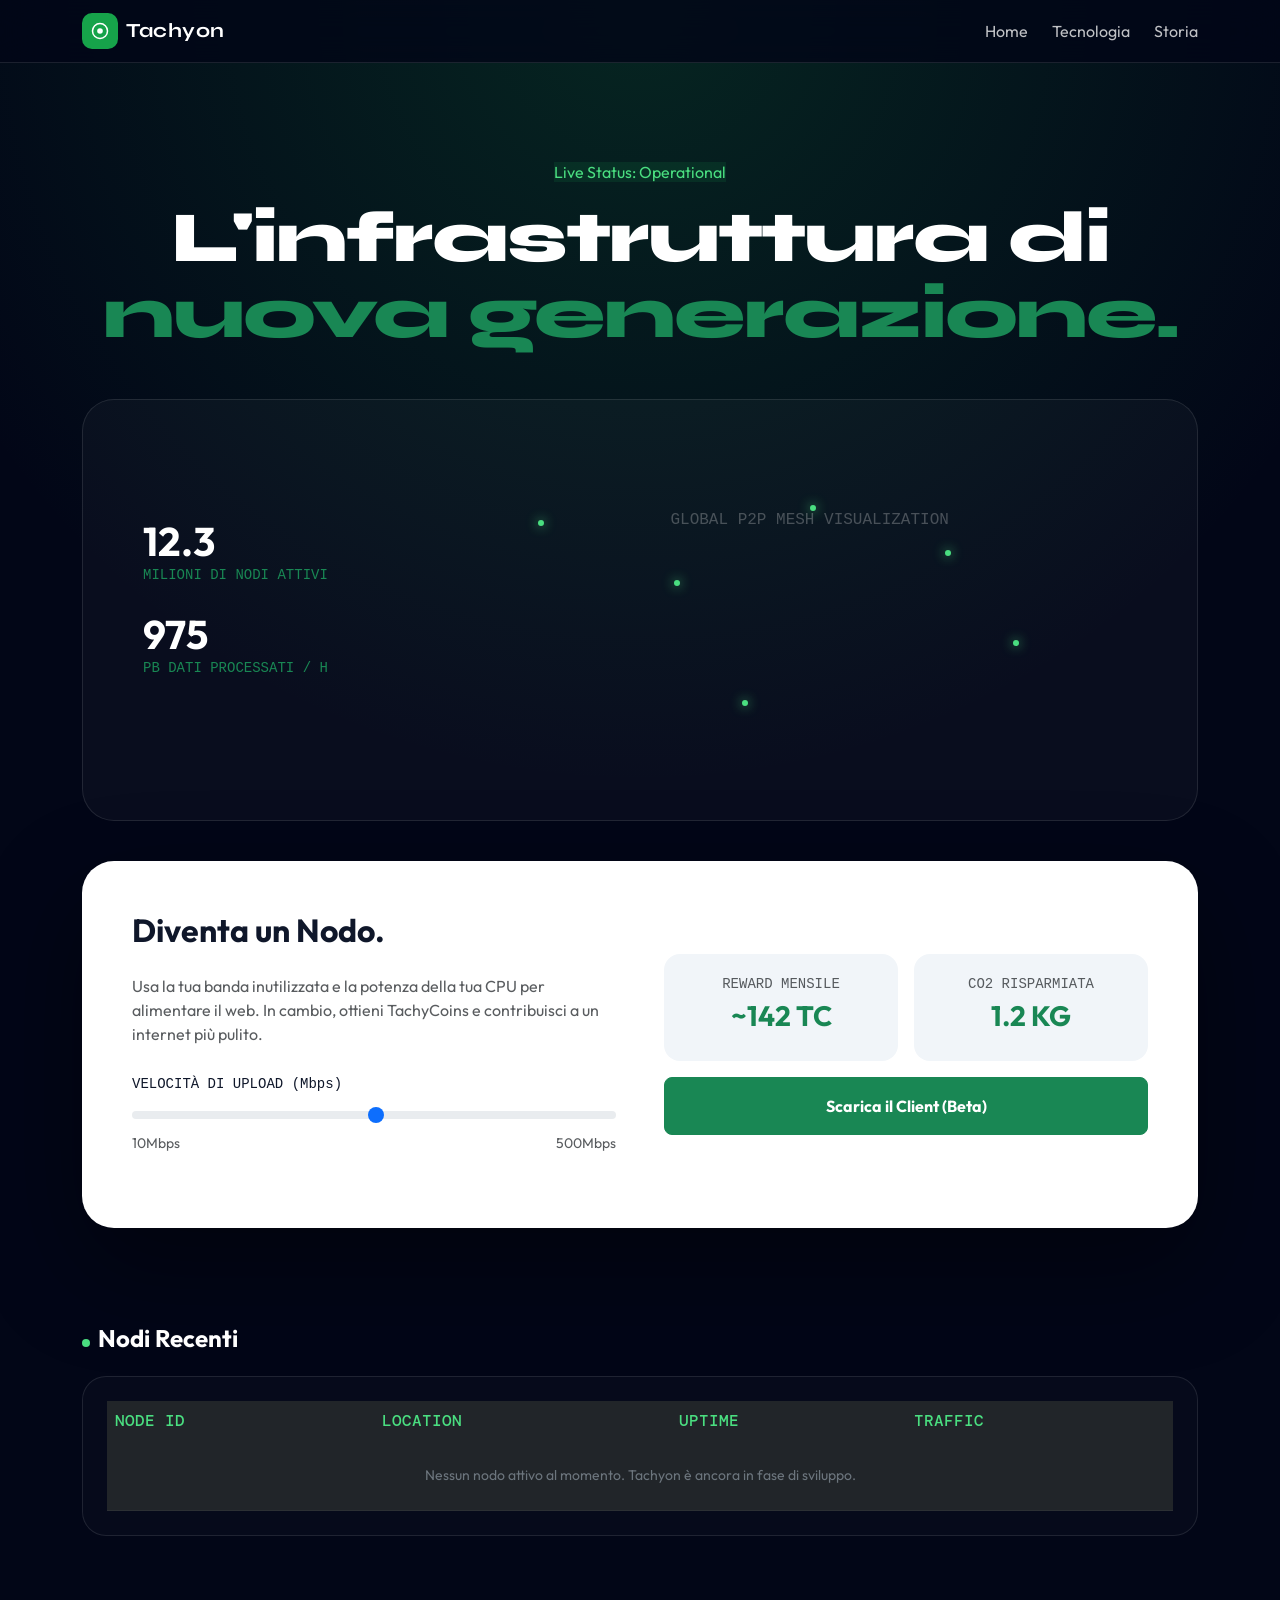
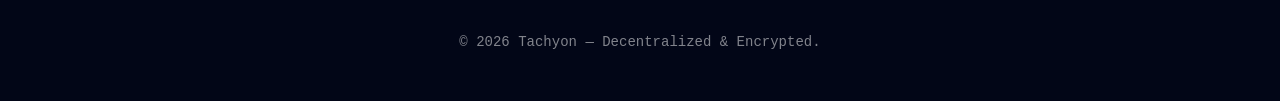
==== carusobackend/network.html @ 333eaa1d "finished the first version of the website" ====
<!DOCTYPE html>
<html lang="it">
<head>
  <meta charset="UTF-8">
  <meta name="viewport" content="width=device-width, initial-scale=1.0">
  <title>Network Status — Tachyon</title>

  <link href="https://cdn.jsdelivr.net/npm/bootstrap@5.3.3/dist/css/bootstrap.min.css" rel="stylesheet">
  <link href="https://fonts.googleapis.com/css2?family=Syne:wght@400;700;800&family=Outfit:wght@300;400;600&family=DM+Mono:wght@400;500&display=swap" rel="stylesheet">
  
  <link rel="stylesheet" href="css/style.css">

  <style>
    body { background-color: #020617; color: white; }
    
    .nav-internal {
      background: rgba(2, 6, 23, 0.8) !important;
      backdrop-filter: blur(20px);
      border-bottom: 1px solid rgba(255,255,255,0.1);
    }

    /* Hero Network */
    .network-hero {
      padding: 160px 0 100px;
      background: radial-gradient(circle at 50% 0%, #16a34a33 0%, transparent 70%);
    }

    /* Mappa e Nodi */
    .map-box {
      position: relative;
      background: rgba(255,255,255,0.03);
      border: 1px solid rgba(255,255,255,0.1);
      border-radius: 32px;
      padding: 60px;
      margin-top: 50px;
      overflow: hidden;
    }

    .node-dot {
      position: absolute;
      width: 6px; height: 6px;
      background: var(--green-400);
      border-radius: 50%;
      box-shadow: 0 0 12px var(--green-400);
    }

    /* Calcolatore */
    .calc-container {
      background: white;
      color: var(--slate-900);
      border-radius: 32px;
      padding: 50px;
      margin-top: -60px;
      box-shadow: 0 40px 100px rgba(0,0,0,0.4);
    }

    .stat-pill {
      background: #f1f5f9;
      padding: 20px;
      border-radius: 16px;
      text-align: center;
    }

    /* Tabella Live */
    .live-table {
      background: rgba(255,255,255,0.02);
      border-radius: 24px;
      border: 1px solid rgba(255,255,255,0.1);
      overflow: hidden;
    }
    .live-table th { color: var(--green-400); font-family: var(--font-mono); font-weight: 500; border: none; }
    .live-table td { border-color: rgba(255,255,255,0.05); color: #94a3b8; font-size: 14px; }

    .status-indicator {
      display: inline-block;
      width: 8px; height: 8px;
      background: var(--green-400);
      border-radius: 50%;
      margin-right: 8px;
      animation: blink 1.5s infinite;
    }

    @keyframes blink { 0%, 100% { opacity: 1; } 50% { opacity: 0.3; } }
  </style>
</head>
<body>

  <nav class="navbar navbar-expand-lg nav-internal fixed-top">
    <div class="container">
      <a class="navbar-brand d-flex align-items-center gap-2" href="index.html">
        <div class="brand-icon"><svg width="20" height="20" viewBox="0 0 20 20" fill="none"><circle cx="10" cy="10" r="7.5" stroke="white" stroke-width="1.5"/><circle cx="10" cy="10" r="2.8" fill="white"/></svg></div>
        <span class="brand-name text-white">Tachyon</span>
      </a>
      <div class="ms-auto d-flex gap-4">
        <a href="index.html" class="nav-link text-white opacity-75">Home</a>
        <a href="technology.html" class="nav-link text-white opacity-75">Tecnologia</a>
        <a href="story.html" class="nav-link text-white opacity-75">Storia</a>
      </div>
    </div>
  </nav>

  <section class="network-hero">
    <div class="container text-center reveal">
      <span class="step-num" style="background: rgba(34, 197, 94, 0.1); color: var(--green-400);">Live Status: Operational</span>
      <h1 class="hero-title text-white mt-3">L'infrastruttura di <br><span class="text-success">nuova generazione.</span></h1>
      
      <div class="map-box mt-5">
        <div class="row align-items-center">
          <div class="col-lg-4 text-start">
            <div class="mb-4">
              <div class="h1 fw-bold mb-0 counter" data-target="12.4">0</div>
              <div class="small font-monospace text-success">MILIONI DI NODI ATTIVI</div>
            </div>
            <div class="mb-4">
              <div class="h1 fw-bold mb-0 counter" data-target="982">0</div>
              <div class="small font-monospace text-success">PB DATI PROCESSATI / H</div>
            </div>
          </div>
          <div class="col-lg-8" style="height: 300px; position: relative;">
             <div class="node-dot" style="top: 20%; left: 10%;"></div>
             <div class="node-dot" style="top: 40%; left: 30%;"></div>
             <div class="node-dot" style="top: 15%; left: 50%;"></div>
             <div class="node-dot" style="top: 60%; left: 80%;"></div>
             <div class="node-dot" style="top: 80%; left: 40%;"></div>
             <div class="node-dot" style="top: 30%; left: 70%;"></div>
             <p class="font-monospace opacity-25 mt-5">GLOBAL P2P MESH VISUALIZATION</p>
          </div>
        </div>
      </div>
    </div>
  </section>

  <section class="container mb-5">
    <div class="calc-container reveal">
      <div class="row g-5 align-items-center">
        <div class="col-lg-6">
          <h2 class="font-heading fw-bold mb-4">Diventa un Nodo.</h2>
          <p class="text-muted mb-4">Usa la tua banda inutilizzata e la potenza della tua CPU per alimentare il web. In cambio, ottieni TachyCoins e contribuisci a un internet più pulito.</p>
          
          <div class="mb-4">
            <label class="form-label font-monospace small">VELOCITÀ DI UPLOAD (Mbps)</label>
            <input type="range" class="form-range" min="10" max="1000" step="10" id="rangeBand">
            <div class="d-flex justify-content-between small text-muted"><span>10Mbps</span><span id="bandValue">500Mbps</span></div>
          </div>
        </div>
        <div class="col-lg-6">
          <div class="row g-3">
            <div class="col-6">
              <div class="stat-pill">
                <div class="small text-muted font-monospace">REWARD MENSILE</div>
                <div class="h3 fw-bold text-success mt-1">~142 TC</div>
              </div>
            </div>
            <div class="col-6">
              <div class="stat-pill">
                <div class="small text-muted font-monospace">CO2 RISPARMIATA</div>
                <div class="h3 fw-bold text-success mt-1">1.2 KG</div>
              </div>
            </div>
            <div class="col-12">
              <a href="download.html" class="btn btn-success w-100 py-3 fw-bold rounded-3">Scarica il Client (Beta)</a>
            </div>
          </div>
        </div>
      </div>
    </div>
  </section>

  <section class="py-5">
    <div class="container reveal">
      <h4 class="font-heading fw-bold mb-4"><span class="status-indicator"></span>Nodi Recenti</h4>
      <div class="live-table p-4">
        <table class="table table-dark mb-0">
          <thead>
            <tr>
              <th>NODE ID</th>
              <th>LOCATION</th>
              <th>UPTIME</th>
              <th>TRAFFIC</th>
            </tr>
          </thead>
          <tbody>
            <tr>
              <td colspan="4" class="text-center text-secondary py-4">
                Nessun nodo attivo al momento. Tachyon è ancora in fase di sviluppo.
              </td>
            </tr>
          </tbody>
        </table>
      </div>
    </div>
  </section>

  <footer class="py-5 text-center opacity-50 small font-monospace">
    © 2026 Tachyon — Decentralized & Encrypted.
  </footer>

  <script src="https://cdn.jsdelivr.net/npm/bootstrap@5.3.3/dist/js/bootstrap.bundle.min.js"></script>
  <script src="js/script.js"></script>
</body>
</html>
---- carusobackend/css/style.css ----
/* ============================================================
   CSS VARIABLES — palette Tachyon
============================================================ */
:root {
  --green-50:  #f0fdf4;
  --green-100: #dcfce7;
  --green-400: #4ade80;
  --green-500: #22c55e;
  --green-600: #16a34a;
  --green-700: #15803d;
  --green-900: #052e10;
  --slate-50:  #f8fafc;
  --slate-100: #f1f5f9;
  --slate-200: #e2e8f0;
  --slate-600: #475569;
  --slate-700: #334155;
  --slate-900: #0f172a;
  --surface:   rgba(255, 255, 255, 0.80);
  --surface-border: rgba(22, 163, 74, 0.12);
  --font-heading: 'Syne', sans-serif;
  --font-body:    'Outfit', sans-serif;
  --font-mono:    'DM Mono', monospace;
}

*, *::before, *::after { box-sizing: border-box; margin: 0; padding: 0; }

body {
  font-family: var(--font-body);
  background-color: var(--slate-50);
  color: var(--slate-900);
  overflow-x: hidden;
}

/* ============================================================
   NAVBAR
============================================================ */
#mainNav {
  position: fixed;
  top: 0; left: 0; right: 0;
  z-index: 1000;
  padding: 18px 0;
  transition: all 0.35s ease;
}

#mainNav.scrolled {
  background: rgba(255, 255, 255, 0.88);
  backdrop-filter: blur(22px);
  -webkit-backdrop-filter: blur(22px);
  border-bottom: 1px solid var(--surface-border);
  padding: 10px 0;
  box-shadow: 0 1px 40px rgba(0, 0, 0, 0.05);
}

.navbar-brand {
  display: flex;
  align-items: center;
  gap: 10px;
  text-decoration: none;
}

.brand-icon {
  width: 36px; height: 36px;
  background: var(--green-600);
  border-radius: 10px;
  display: flex; align-items: center; justify-content: center;
  flex-shrink: 0;
}

.brand-name {
  font-family: var(--font-heading);
  font-size: 20px; font-weight: 700;
  color: #fff;
  letter-spacing: 0.5px;
  transition: color 0.3s;
}

#mainNav.scrolled .brand-name { color: var(--slate-900); }

.navbar-nav .nav-link {
  color: rgba(255, 255, 255, 0.85);
  font-family: var(--font-body);
  font-size: 14px; font-weight: 500;
  padding: 6px 14px;
  transition: color 0.2s;
}
#mainNav.scrolled .navbar-nav .nav-link { color: var(--slate-700); }
.navbar-nav .nav-link:hover { color: var(--green-400); }
#mainNav.scrolled .navbar-nav .nav-link:hover { color: var(--green-600); }

.btn-nav-cta {
  background: var(--green-500) !important;
  color: #fff !important;
  border-radius: 8px;
  padding: 8px 20px !important;
  font-weight: 600 !important;
  transition: background 0.2s, transform 0.15s !important;
  text-decoration: none;
}
.btn-nav-cta:hover { background: var(--green-600) !important; transform: translateY(-1px); }

.navbar-toggler { border: none; }
.navbar-toggler:focus { box-shadow: none; }
.navbar-toggler-icon { filter: invert(1); }
#mainNav.scrolled .navbar-toggler-icon { filter: none; }

/* ============================================================
   HERO
============================================================ */
.hero {
  position: relative;
  min-height: 100vh;
  display: flex;
  align-items: center;
  overflow: hidden;
}

.hero-bg {
  position: absolute;
  inset: 0; z-index: 0;
}

.hero-bg-placeholder {
  position: absolute;
  inset: 0;
  background: linear-gradient(160deg, #071a0c 0%, #0d3020 35%, #142b1c 65%, #0a1a10 100%);
}

.hero-mountains {
  position: absolute;
  bottom: 0; left: 0; right: 0;
  z-index: 1; pointer-events: none;
}

.hero-overlay {
  position: absolute; inset: 0;
  background: linear-gradient(
    180deg,
    rgba(8, 25, 12, 0.50)  0%,
    rgba(8, 25, 12, 0.25)  45%,
    rgba(8, 25, 12, 0.70)  82%,
    rgba(4, 14, 7, 0.94)  100%
  );
  z-index: 2;
}

.hero-particles { position: absolute; inset: 0; z-index: 1; overflow: hidden; }

.particle {
  position: absolute;
  background: rgba(74, 222, 128, 0.5);
  border-radius: 50%;
  animation: floatUp linear infinite;
}

@keyframes floatUp {
  from { transform: translateY(0) translateX(0); opacity: 0; }
  10%  { opacity: 1; }
  90%  { opacity: 0.7; }
  to   { transform: translateY(-105vh) translateX(20px); opacity: 0; }
}

.hero-content {
  position: relative; z-index: 3;
  padding: 110px 0 90px;
}

.hero-badge {
  display: inline-flex; align-items: center; gap: 8px;
  background: rgba(74, 222, 128, 0.12);
  border: 1px solid rgba(74, 222, 128, 0.35);
  border-radius: 24px;
  padding: 6px 16px;
  margin-bottom: 28px;
  animation: fadeSlideUp 0.8s ease both;
}

.hero-badge-dot {
  width: 7px; height: 7px;
  background: var(--green-400);
  border-radius: 50%;
  animation: pulseDot 2s ease infinite;
}

.hero-badge-text {
  font-family: var(--font-mono);
  font-size: 12px; color: var(--green-400);
  letter-spacing: 0.5px;
}

.hero-title {
  font-family: var(--font-heading);
  font-size: clamp(40px, 6vw, 72px);
  font-weight: 800;
  color: #fff;
  line-height: 1.05;
  letter-spacing: -2px;
  margin-bottom: 22px;
  animation: fadeSlideUp 0.8s 0.1s ease both;
}

.hero-title .accent { color: var(--green-400); }
.hero-title .dim { font-weight: 300; color: rgba(255,255,255,0.60); }

.hero-subtitle {
  font-size: 17px; font-weight: 400;
  color: rgba(255,255,255,0.62);
  line-height: 1.75;
  max-width: 500px;
  margin-bottom: 38px;
  animation: fadeSlideUp 0.8s 0.2s ease both;
}

.hero-actions {
  display: flex; gap: 12px; flex-wrap: wrap;
  animation: fadeSlideUp 0.8s 0.3s ease both;
}

.btn-primary-green {
  background: var(--green-500);
  color: #fff;
  border: none; border-radius: 10px;
  padding: 14px 28px;
  font-family: var(--font-body);
  font-size: 15px; font-weight: 600;
  text-decoration: none;
  transition: all 0.2s;
  display: inline-flex; align-items: center; gap: 8px;
}

.btn-primary-green:hover {
  background: var(--green-600); color: #fff;
  transform: translateY(-2px);
  box-shadow: 0 8px 28px rgba(22, 163, 74, 0.35);
}

.btn-ghost-white {
  background: rgba(255,255,255,0.08);
  color: rgba(255,255,255,0.90);
  border: 1px solid rgba(255,255,255,0.22);
  border-radius: 10px;
  padding: 14px 28px;
  font-family: var(--font-body);
  font-size: 15px; font-weight: 500;
  text-decoration: none;
  backdrop-filter: blur(8px);
  transition: all 0.2s;
  display: inline-flex; align-items: center; gap: 8px;
}

.scroll-hint {
  position: absolute; bottom: 32px; left: 50%;
  transform: translateX(-50%);
  z-index: 3;
  display: flex; flex-direction: column; align-items: center; gap: 6px;
  opacity: 0.45;
  animation: bounceY 2.2s ease infinite;
}

.scroll-hint span {
  font-family: var(--font-mono);
  font-size: 10px; color: rgba(255,255,255,0.7);
  letter-spacing: 2.5px; text-transform: uppercase;
}

.scroll-arrow {
  width: 18px; height: 18px;
  border-right: 1.5px solid rgba(255,255,255,0.6);
  border-bottom: 1.5px solid rgba(255,255,255,0.6);
  transform: rotate(45deg);
  margin-top: -4px;
}

/* ============================================================
   IMPACT BAR
============================================================ */
.impact-bar {
  background: #fff;
  border-bottom: 1px solid var(--slate-200);
  padding: 38px 0;
}

.impact-stat { text-align: center; padding: 4px 20px; }
.impact-stat + .impact-stat { border-left: 1px solid var(--slate-200); }

.impact-num {
  font-family: var(--font-heading);
  font-size: 38px; font-weight: 800;
  color: var(--slate-900);
  line-height: 1; margin-bottom: 8px;
}

.impact-num .unit { font-size: 20px; color: var(--green-600); }
.impact-num .zero { color: var(--green-500); }

.impact-label {
  font-family: var(--font-mono);
  font-size: 11px; color: var(--slate-600);
  text-transform: uppercase; letter-spacing: 1.5px;
}

/* ============================================================
   FEATURES
============================================================ */
.features { padding: 100px 0; background: var(--green-50); }

.section-eyebrow {
  font-family: var(--font-mono);
  font-size: 12px; color: var(--green-600);
  letter-spacing: 2px; text-transform: uppercase;
  margin-bottom: 12px;
}

.section-title {
  font-family: var(--font-heading);
  font-size: clamp(28px, 4vw, 44px);
  font-weight: 700; color: var(--slate-900);
  letter-spacing: -1px; line-height: 1.1;
  margin-bottom: 14px;
}

.feature-card {
  background: var(--surface);
  border: 1px solid var(--surface-border);
  border-radius: 20px;
  padding: 32px;
  height: 100%;
  backdrop-filter: blur(16px);
  -webkit-backdrop-filter: blur(16px);
  transition: all 0.32s ease;
  position: relative; overflow: hidden;
}

.feature-card:hover {
  transform: translateY(-7px);
  box-shadow: 0 24px 60px rgba(22, 163, 74, 0.12);
}

.feature-icon {
  width: 52px; height: 52px;
  background: var(--green-100);
  border-radius: 14px;
  display: flex; align-items: center; justify-content: center;
  font-size: 26px;
  margin-bottom: 20px;
}

.feature-tag {
  display: inline-block;
  background: var(--green-100); color: var(--green-700);
  font-family: var(--font-mono); font-size: 10px;
  padding: 3px 10px; border-radius: 20px;
  margin-top: 16px;
}

/* ============================================================
   MISSION & FOOTER (STILI ESSENZIALI)
============================================================ */
.mission { padding: 100px 0; background: #fff; }
.mission-visual {
  border-radius: 24px; overflow: hidden;
  height: 400px;
  background: linear-gradient(135deg, #071a0c 0%, #1a4a2a 100%);
  display: flex; align-items: center; justify-content: center;
}

.energy-badge {
  display: inline-flex; align-items: center; gap: 14px;
  background: var(--green-50);
  border: 1px solid var(--green-100);
  border-radius: 14px; padding: 14px 20px;
}

.footer {
  background: var(--slate-900);
  color: rgba(255,255,255,0.55);
  padding: 64px 0 32px;
}

.footer-brand-name { font-family: var(--font-heading); font-size: 20px; color: #fff; }

.status-dot {
  width: 6px; height: 6px;
  background: var(--green-400); border-radius: 50%;
  animation: pulseDot 2s ease infinite;
}

/* ANIMAZIONI */
@keyframes fadeSlideUp {
  from { opacity: 0; transform: translateY(22px); }
  to   { opacity: 1; transform: translateY(0); }
}

@keyframes pulseDot {
  0%, 100% { opacity: 1; transform: scale(1); }
  50%       { opacity: 0.4; transform: scale(0.85); }
}

@keyframes bounceY {
  0%, 100% { transform: translateX(-50%) translateY(0); }
  50%       { transform: translateX(-50%) translateY(9px); }
}

.reveal {
  opacity: 0;
  transform: translateY(32px);
  transition: opacity 0.65s ease, transform 0.65s ease;
}

.reveal.visible { opacity: 1; transform: translateY(0); }
.reveal-delay-1 { transition-delay: 0.10s; }
.reveal-delay-2 { transition-delay: 0.20s; }

/* ============================================================
   DOWNLOAD PAGE SPECIFIC
   ============================================================ */
.download-card {
  background: var(--surface);
  border: 1px solid var(--surface-border);
  border-radius: 24px;
  padding: 40px;
  text-align: center;
  transition: all 0.3s ease;
  height: 100%;
  display: flex;
  flex-direction: column;
  align-items: center;
  justify-content: center;
}
.download-card:hover {
  transform: translateY(-10px);
  box-shadow: 0 20px 40px rgba(22, 163, 74, 0.1);
  border-color: var(--green-400);
}
.os-icon {
  font-size: 48px;
  margin-bottom: 20px;
  color: var(--green-600);
}
.version-tag {
  font-family: var(--font-mono);
  font-size: 12px;
  color: var(--green-600);
  background: var(--green-100);
  padding: 4px 12px;
  border-radius: 20px;
  margin-bottom: 15px;
}
.download-btn {
  margin-top: auto;
  width: 100%;
}
.requirements-list {
  list-style: none;
  padding: 0;
  text-align: left;
  margin-top: 20px;
  font-size: 14px;
  color: var(--slate-600);
}
.requirements-list li {
  margin-bottom: 8px;
  display: flex;
  align-items: center;
  gap: 10px;
}
.requirements-list li::before {
  content: "✓";
  color: var(--green-500);
  font-weight: bold;
}
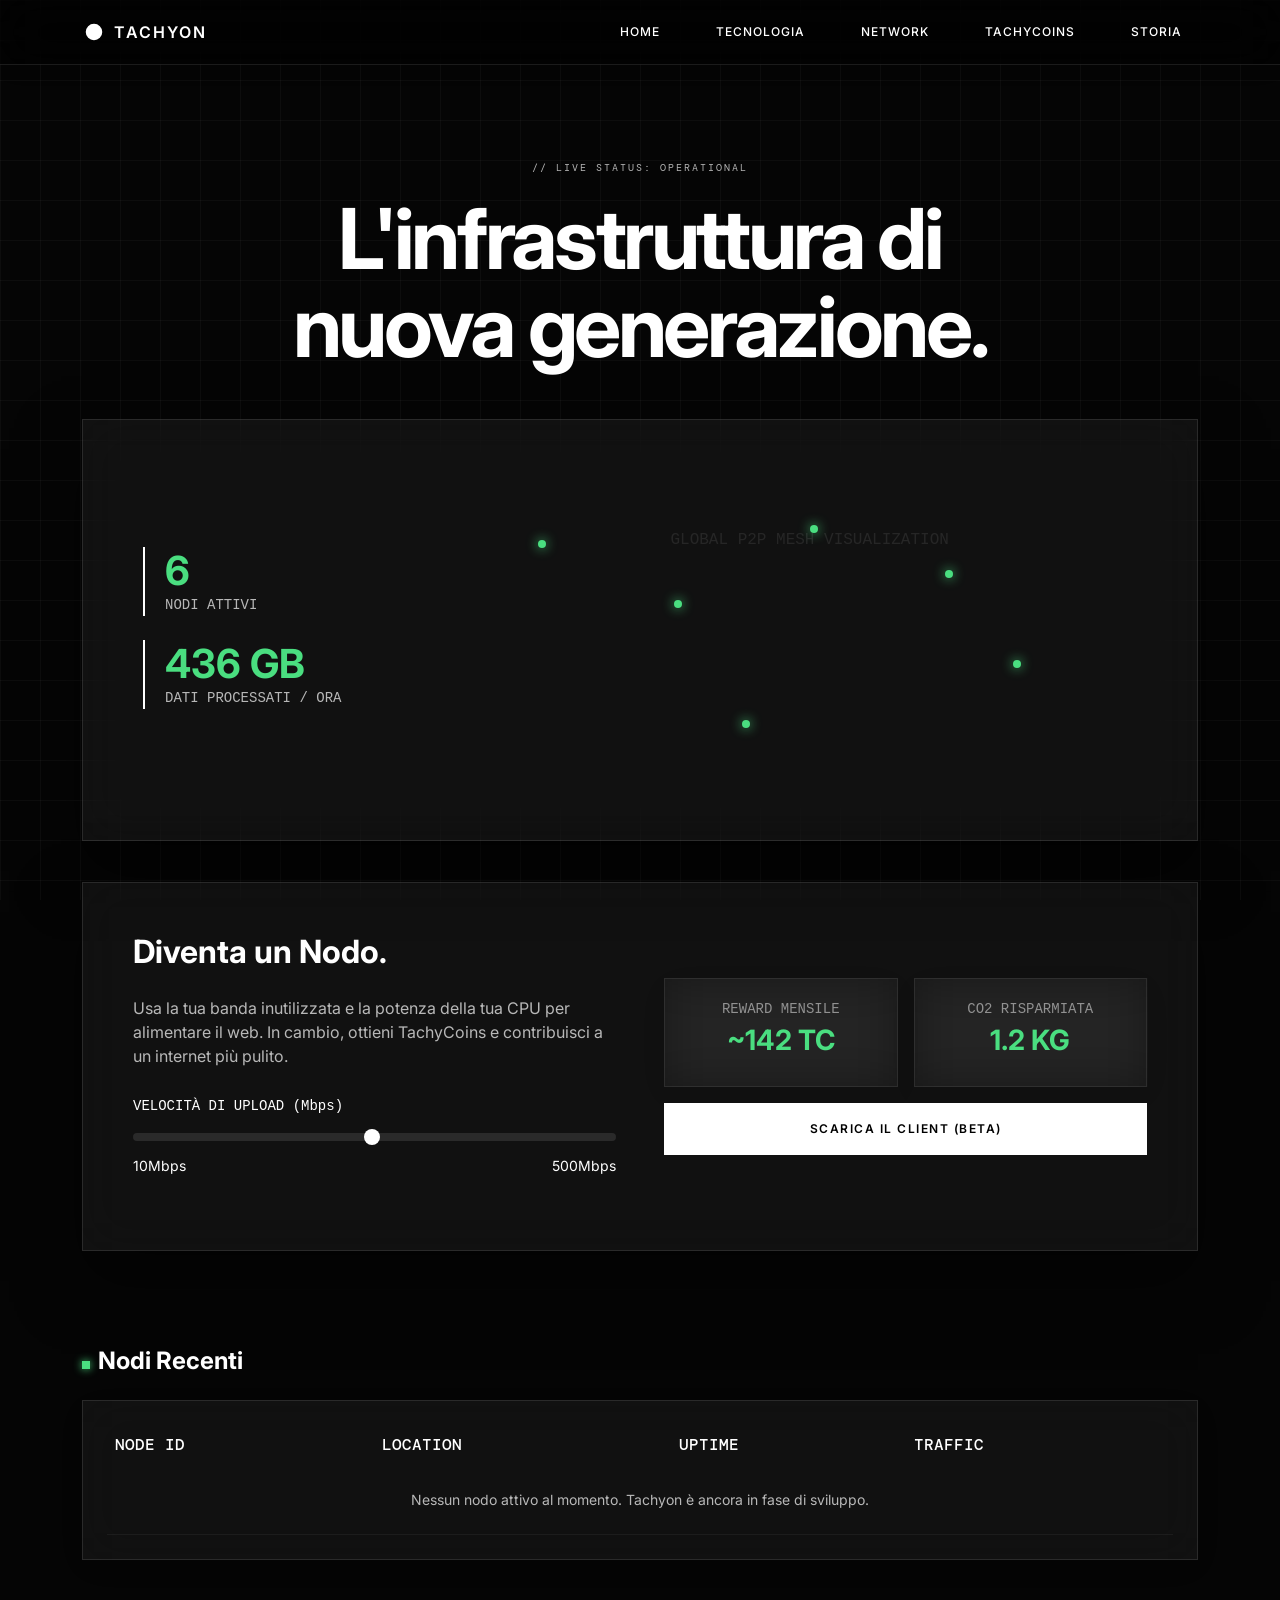
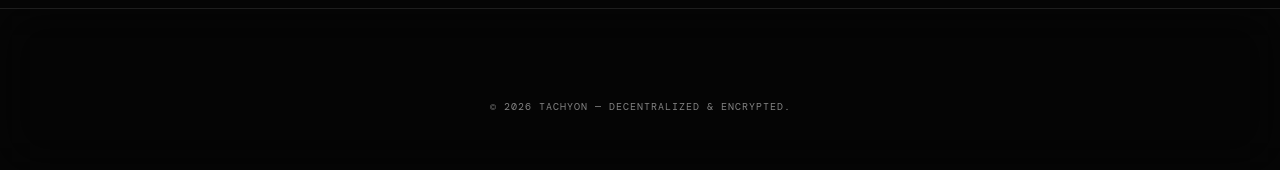
==== commit b5af8d78: "aesthetics revamp" ====
--- a/carusobackend/network.html
+++ b/carusobackend/network.html
@@ -1,129 +1,307 @@
 <!DOCTYPE html>
 <html lang="it">
+
 <head>
   <meta charset="UTF-8">
   <meta name="viewport" content="width=device-width, initial-scale=1.0">
   <title>Network Status — Tachyon</title>
 
   <link href="https://cdn.jsdelivr.net/npm/bootstrap@5.3.3/dist/css/bootstrap.min.css" rel="stylesheet">
-  <link href="https://fonts.googleapis.com/css2?family=Syne:wght@400;700;800&family=Outfit:wght@300;400;600&family=DM+Mono:wght@400;500&display=swap" rel="stylesheet">
-  
+  <link
+    href="https://fonts.googleapis.com/css2?family=Syne:wght@400;600;700;800&family=Outfit:wght@300;400;500;600&family=DM+Mono:wght@400;500&display=swap"
+    rel="stylesheet">
+
   <link rel="stylesheet" href="css/style.css">
 
   <style>
-    body { background-color: #020617; color: white; }
-    
+    /* Integrazioni specifiche per la pagina network (Dark Mode allineata a Tecnologia) */
+    body {
+      background-color: #050505 !important;
+      background-image:
+        linear-gradient(rgba(255, 255, 255, 0.03) 1px, transparent 1px),
+        linear-gradient(90deg, rgba(255, 255, 255, 0.03) 1px, transparent 1px) !important;
+      color: #ffffff !important;
+    }
+
     .nav-internal {
-      background: rgba(2, 6, 23, 0.8) !important;
-      backdrop-filter: blur(20px);
-      border-bottom: 1px solid rgba(255,255,255,0.1);
-    }
-
-    /* Hero Network */
+      background: rgba(0, 0, 0, 0.6) !important;
+      backdrop-filter: blur(24px);
+      -webkit-backdrop-filter: blur(24px);
+      border-bottom: 1px solid rgba(255, 255, 255, 0.1) !important;
+    }
+
+    .nav-internal .brand-name,
+    .nav-internal .nav-link {
+      color: #ffffff !important;
+    }
+
+    .nav-internal .brand-icon svg {
+      stroke: #ffffff !important;
+    }
+
+    .nav-internal .brand-icon svg circle {
+      fill: #ffffff !important;
+    }
+
     .network-hero {
       padding: 160px 0 100px;
-      background: radial-gradient(circle at 50% 0%, #16a34a33 0%, transparent 70%);
+      background: transparent !important;
+    }
+
+    /* Forza assolutamente tutti i testi, titoli, accenti e paragrafi a essere bianchi con altissima specificità */
+    body,
+    body .hero-title,
+    body .hero-title .accent,
+    body .section-title,
+    body .feature-title,
+    body .brand-name,
+    body h1,
+    body h2,
+    body h3,
+    body h4,
+    body h5,
+    body h6,
+    body p,
+    body span,
+    body strong,
+    body label,
+    body td,
+    body th {
+      color: #ffffff !important;
+    }
+
+    body .network-hero .hero-title,
+    body .network-hero .hero-title .accent {
+      color: #ffffff !important;
+    }
+
+    /* Grado di trasparenza per i testi secondari/mutati per un design premium */
+    body .hero-subtitle,
+    body .text-secondary,
+    body .feature-desc,
+    body .section-eyebrow,
+    body .text-muted,
+    body .opacity-75,
+    body .opacity-50,
+    body small,
+    body .small,
+    body .live-table td {
+      color: rgba(255, 255, 255, 0.7) !important;
+    }
+
+    body .opacity-25 {
+      color: rgba(255, 255, 255, 0.35) !important;
+    }
+
+    /* Verde neon ad alta specificità per i valori dinamici e lo stato */
+    body .text-success,
+    body .text-success *,
+    body #rewardValue,
+    body #co2Value,
+    body .counter {
+      color: #4ade80 !important;
     }
 
     /* Mappa e Nodi */
     .map-box {
       position: relative;
-      background: rgba(255,255,255,0.03);
-      border: 1px solid rgba(255,255,255,0.1);
-      border-radius: 32px;
+      background: rgba(255, 255, 255, 0.05) !important;
+      border: 1px solid rgba(255, 255, 255, 0.1) !important;
       padding: 60px;
       margin-top: 50px;
       overflow: hidden;
+      backdrop-filter: blur(24px);
+      -webkit-backdrop-filter: blur(24px);
+      box-shadow: 0 30px 60px rgba(0, 0, 0, 0.5) !important;
     }
 
     .node-dot {
       position: absolute;
-      width: 6px; height: 6px;
-      background: var(--green-400);
-      border-radius: 50%;
-      box-shadow: 0 0 12px var(--green-400);
+      width: 8px;
+      height: 8px;
+      background: #4ade80 !important;
+      border-radius: 50% !important;
+      box-shadow: 0 0 12px #4ade80 !important;
     }
 
     /* Calcolatore */
     .calc-container {
-      background: white;
-      color: var(--slate-900);
-      border-radius: 32px;
+      background: rgba(255, 255, 255, 0.05) !important;
+      border: 1px solid rgba(255, 255, 255, 0.1) !important;
       padding: 50px;
       margin-top: -60px;
-      box-shadow: 0 40px 100px rgba(0,0,0,0.4);
+      box-shadow: 0 30px 60px rgba(0, 0, 0, 0.5) !important;
+      backdrop-filter: blur(24px);
+      -webkit-backdrop-filter: blur(24px);
+    }
+
+    .calc-container h2,
+    .calc-container label {
+      color: #ffffff !important;
+    }
+
+    .calc-container p,
+    .calc-container .text-muted {
+      color: rgba(255, 255, 255, 0.7) !important;
     }
 
     .stat-pill {
-      background: #f1f5f9;
+      background: rgba(255, 255, 255, 0.03) !important;
+      border: 1px solid rgba(255, 255, 255, 0.08) !important;
       padding: 20px;
-      border-radius: 16px;
       text-align: center;
+    }
+
+    .stat-pill .text-muted {
+      color: rgba(255, 255, 255, 0.5) !important;
+    }
+
+    .stat-pill .text-success {
+      color: #4ade80 !important;
+    }
+
+    .form-range::-webkit-slider-runnable-track {
+      background: rgba(255, 255, 255, 0.1) !important;
+    }
+
+    .form-range::-webkit-slider-thumb {
+      background: #ffffff !important;
     }
 
     /* Tabella Live */
     .live-table {
-      background: rgba(255,255,255,0.02);
-      border-radius: 24px;
-      border: 1px solid rgba(255,255,255,0.1);
+      background: rgba(255, 255, 255, 0.05) !important;
+      border: 1px solid rgba(255, 255, 255, 0.1) !important;
+      backdrop-filter: blur(24px);
+      -webkit-backdrop-filter: blur(24px);
       overflow: hidden;
     }
-    .live-table th { color: var(--green-400); font-family: var(--font-mono); font-weight: 500; border: none; }
-    .live-table td { border-color: rgba(255,255,255,0.05); color: #94a3b8; font-size: 14px; }
+
+    .live-table table {
+      background: transparent !important;
+    }
+
+    .live-table tr,
+    .live-table th,
+    .live-table td {
+      background: transparent !important;
+    }
+
+    .live-table th {
+      color: #ffffff !important;
+      font-family: var(--font-mono);
+      font-weight: 500;
+      border: none;
+    }
+
+    .live-table td {
+      border-color: rgba(255, 255, 255, 0.05) !important;
+      color: rgba(255, 255, 255, 0.7) !important;
+      font-size: 14px;
+    }
 
     .status-indicator {
       display: inline-block;
-      width: 8px; height: 8px;
-      background: var(--green-400);
+      width: 8px;
+      height: 8px;
+      background: #4ade80 !important;
       border-radius: 50%;
       margin-right: 8px;
+      box-shadow: 0 0 8px #4ade80 !important;
       animation: blink 1.5s infinite;
     }
 
-    @keyframes blink { 0%, 100% { opacity: 1; } 50% { opacity: 0.3; } }
+    .btn-success {
+      background: #ffffff !important;
+      color: #000000 !important;
+      border: 1px solid #ffffff !important;
+      transition: var(--transition) !important;
+    }
+
+    .btn-success:hover {
+      background: rgba(255, 255, 255, 0.9) !important;
+      color: #000000 !important;
+      border-color: #ffffff !important;
+      box-shadow: 0 0 20px rgba(255, 255, 255, 0.2);
+    }
+
+    .stat-box {
+      border-left: 2px solid #ffffff !important;
+      padding-left: 20px;
+    }
+
+    .footer {
+      background: transparent !important;
+      border-top: 1px solid rgba(255, 255, 255, 0.1) !important;
+      color: rgba(255, 255, 255, 0.5) !important;
+    }
+
+    .footer-tagline {
+      color: rgba(255, 255, 255, 0.5) !important;
+    }
+
+    @keyframes blink {
+
+      0%,
+      100% {
+        opacity: 1;
+      }
+
+      50% {
+        opacity: 0.3;
+      }
+    }
   </style>
 </head>
+
 <body>
 
   <nav class="navbar navbar-expand-lg nav-internal fixed-top">
     <div class="container">
       <a class="navbar-brand d-flex align-items-center gap-2" href="index.html">
-        <div class="brand-icon"><svg width="20" height="20" viewBox="0 0 20 20" fill="none"><circle cx="10" cy="10" r="7.5" stroke="white" stroke-width="1.5"/><circle cx="10" cy="10" r="2.8" fill="white"/></svg></div>
-        <span class="brand-name text-white">Tachyon</span>
+        <div class="brand-icon">
+          <svg width="20" height="20" viewBox="0 0 20 20" fill="none">
+            <circle cx="10" cy="10" r="7.5" stroke="white" stroke-width="1.5" />
+            <circle cx="10" cy="10" r="2.8" fill="white" />
+          </svg>
+        </div>
+        <span class="brand-name">Tachyon</span>
       </a>
       <div class="ms-auto d-flex gap-4">
-        <a href="index.html" class="nav-link text-white opacity-75">Home</a>
-        <a href="technology.html" class="nav-link text-white opacity-75">Tecnologia</a>
-        <a href="story.html" class="nav-link text-white opacity-75">Storia</a>
+        <a href="index.html" class="nav-link fw-medium">Home</a>
+        <a href="technology.html" class="nav-link fw-medium">Tecnologia</a>
+        <a href="network.html" class="nav-link fw-medium">Network</a>
+        <a href="tachycoins.html" class="nav-link fw-medium">TachyCoins</a>
+        <a href="story.html" class="nav-link fw-medium">Storia</a>
       </div>
     </div>
   </nav>
 
   <section class="network-hero">
     <div class="container text-center reveal">
-      <span class="step-num" style="background: rgba(34, 197, 94, 0.1); color: var(--green-400);">Live Status: Operational</span>
-      <h1 class="hero-title text-white mt-3">L'infrastruttura di <br><span class="text-success">nuova generazione.</span></h1>
-      
+      <p class="section-eyebrow">// Live Status: Operational</p>
+      <h1 class="hero-title mt-3">L'infrastruttura di <br><span class="accent">nuova generazione.</span></h1>
+
       <div class="map-box mt-5">
         <div class="row align-items-center">
           <div class="col-lg-4 text-start">
-            <div class="mb-4">
-              <div class="h1 fw-bold mb-0 counter" data-target="12.4">0</div>
-              <div class="small font-monospace text-success">MILIONI DI NODI ATTIVI</div>
-            </div>
-            <div class="mb-4">
-              <div class="h1 fw-bold mb-0 counter" data-target="982">0</div>
-              <div class="small font-monospace text-success">PB DATI PROCESSATI / H</div>
+            <div class="mb-4 stat-box">
+              <div class="h1 fw-bold mb-0 text-success"><span class="counter" data-target="6">0</span></div>
+              <div class="small text-uppercase font-monospace text-muted">nodi attivi</div>
+            </div>
+            <div class="mb-4 stat-box">
+              <div class="h1 fw-bold mb-0 text-success"><span class="counter" data-target="436">0</span> GB</div>
+              <div class="small text-uppercase font-monospace text-muted">Dati processati / ora</div>
             </div>
           </div>
           <div class="col-lg-8" style="height: 300px; position: relative;">
-             <div class="node-dot" style="top: 20%; left: 10%;"></div>
-             <div class="node-dot" style="top: 40%; left: 30%;"></div>
-             <div class="node-dot" style="top: 15%; left: 50%;"></div>
-             <div class="node-dot" style="top: 60%; left: 80%;"></div>
-             <div class="node-dot" style="top: 80%; left: 40%;"></div>
-             <div class="node-dot" style="top: 30%; left: 70%;"></div>
-             <p class="font-monospace opacity-25 mt-5">GLOBAL P2P MESH VISUALIZATION</p>
+            <div class="node-dot" style="top: 20%; left: 10%;"></div>
+            <div class="node-dot" style="top: 40%; left: 30%;"></div>
+            <div class="node-dot" style="top: 15%; left: 50%;"></div>
+            <div class="node-dot" style="top: 60%; left: 80%;"></div>
+            <div class="node-dot" style="top: 80%; left: 40%;"></div>
+            <div class="node-dot" style="top: 30%; left: 70%;"></div>
+            <p class="font-monospace opacity-25 mt-5">GLOBAL P2P MESH VISUALIZATION</p>
           </div>
         </div>
       </div>
@@ -135,12 +313,16 @@
       <div class="row g-5 align-items-center">
         <div class="col-lg-6">
           <h2 class="font-heading fw-bold mb-4">Diventa un Nodo.</h2>
-          <p class="text-muted mb-4">Usa la tua banda inutilizzata e la potenza della tua CPU per alimentare il web. In cambio, ottieni TachyCoins e contribuisci a un internet più pulito.</p>
-          
+          <p class="text-muted mb-4">Usa la tua banda inutilizzata e la potenza della tua CPU per alimentare il web. In
+            cambio, ottieni TachyCoins e contribuisci a un internet più pulito.</p>
+
           <div class="mb-4">
             <label class="form-label font-monospace small">VELOCITÀ DI UPLOAD (Mbps)</label>
-            <input type="range" class="form-range" min="10" max="1000" step="10" id="rangeBand">
-            <div class="d-flex justify-content-between small text-muted"><span>10Mbps</span><span id="bandValue">500Mbps</span></div>
+            <input type="range" class="form-range" min="10" max="1000" step="10" id="rangeBand" value="500">
+            <div class="d-flex justify-content-between small text-muted">
+              <span>10Mbps</span>
+              <span id="bandValue">500Mbps</span>
+            </div>
           </div>
         </div>
         <div class="col-lg-6">
@@ -148,17 +330,17 @@
             <div class="col-6">
               <div class="stat-pill">
                 <div class="small text-muted font-monospace">REWARD MENSILE</div>
-                <div class="h3 fw-bold text-success mt-1">~142 TC</div>
+                <div class="h3 fw-bold text-success mt-1" id="rewardValue">~142 TC</div>
               </div>
             </div>
             <div class="col-6">
               <div class="stat-pill">
                 <div class="small text-muted font-monospace">CO2 RISPARMIATA</div>
-                <div class="h3 fw-bold text-success mt-1">1.2 KG</div>
+                <div class="h3 fw-bold text-success mt-1" id="co2Value">1.2 KG</div>
               </div>
             </div>
             <div class="col-12">
-              <a href="download.html" class="btn btn-success w-100 py-3 fw-bold rounded-3">Scarica il Client (Beta)</a>
+              <a href="download.html" class="btn btn-success w-100 py-3 fw-bold">Scarica il Client (Beta)</a>
             </div>
           </div>
         </div>
@@ -170,7 +352,7 @@
     <div class="container reveal">
       <h4 class="font-heading fw-bold mb-4"><span class="status-indicator"></span>Nodi Recenti</h4>
       <div class="live-table p-4">
-        <table class="table table-dark mb-0">
+        <table class="table mb-0">
           <thead>
             <tr>
               <th>NODE ID</th>
@@ -191,11 +373,42 @@
     </div>
   </section>
 
-  <footer class="py-5 text-center opacity-50 small font-monospace">
-    © 2026 Tachyon — Decentralized & Encrypted.
+  <footer class="footer">
+    <div class="container text-center">
+      <p class="footer-tagline">© 2026 Tachyon — Decentralized & Encrypted.</p>
+    </div>
   </footer>
 
   <script src="https://cdn.jsdelivr.net/npm/bootstrap@5.3.3/dist/js/bootstrap.bundle.min.js"></script>
   <script src="js/script.js"></script>
+
+  <script>
+    document.addEventListener('DOMContentLoaded', () => {
+      const rangeBand = document.getElementById('rangeBand');
+      const bandValue = document.getElementById('bandValue');
+      const rewardVal = document.getElementById('rewardValue');
+      const co2Val = document.getElementById('co2Value');
+
+      const updateCalculator = () => {
+        const val = parseInt(rangeBand.value);
+        bandValue.textContent = `${val}Mbps`;
+
+        // Calculate dynamic values
+        const reward = Math.round(val * 0.284);
+        const co2 = (val * 0.0024).toFixed(1);
+
+        // Update elements
+        if (rewardVal) rewardVal.textContent = `~${reward} TC`;
+        if (co2Val) co2Val.textContent = `${co2} KG`;
+      };
+
+      if (rangeBand) {
+        rangeBand.addEventListener('input', updateCalculator);
+        // Run once on load
+        updateCalculator();
+      }
+    });
+  </script>
 </body>
+
 </html>
--- a/carusobackend/css/style.css
+++ b/carusobackend/css/style.css
@@ -1,470 +1,478 @@
-/* ============================================================
-   CSS VARIABLES — palette Tachyon
-============================================================ */
-:root {
-  --green-50:  #f0fdf4;
-  --green-100: #dcfce7;
-  --green-400: #4ade80;
-  --green-500: #22c55e;
-  --green-600: #16a34a;
-  --green-700: #15803d;
-  --green-900: #052e10;
-  --slate-50:  #f8fafc;
-  --slate-100: #f1f5f9;
-  --slate-200: #e2e8f0;
-  --slate-600: #475569;
-  --slate-700: #334155;
-  --slate-900: #0f172a;
-  --surface:   rgba(255, 255, 255, 0.80);
-  --surface-border: rgba(22, 163, 74, 0.12);
-  --font-heading: 'Syne', sans-serif;
-  --font-body:    'Outfit', sans-serif;
-  --font-mono:    'DM Mono', monospace;
-}
-
-*, *::before, *::after { box-sizing: border-box; margin: 0; padding: 0; }
-
-body {
-  font-family: var(--font-body);
-  background-color: var(--slate-50);
-  color: var(--slate-900);
-  overflow-x: hidden;
-}
-
-/* ============================================================
-   NAVBAR
-============================================================ */
-#mainNav {
-  position: fixed;
-  top: 0; left: 0; right: 0;
-  z-index: 1000;
-  padding: 18px 0;
-  transition: all 0.35s ease;
-}
-
-#mainNav.scrolled {
-  background: rgba(255, 255, 255, 0.88);
-  backdrop-filter: blur(22px);
-  -webkit-backdrop-filter: blur(22px);
-  border-bottom: 1px solid var(--surface-border);
-  padding: 10px 0;
-  box-shadow: 0 1px 40px rgba(0, 0, 0, 0.05);
-}
-
-.navbar-brand {
-  display: flex;
-  align-items: center;
-  gap: 10px;
-  text-decoration: none;
-}
-
-.brand-icon {
-  width: 36px; height: 36px;
-  background: var(--green-600);
-  border-radius: 10px;
-  display: flex; align-items: center; justify-content: center;
-  flex-shrink: 0;
-}
-
-.brand-name {
-  font-family: var(--font-heading);
-  font-size: 20px; font-weight: 700;
-  color: #fff;
-  letter-spacing: 0.5px;
-  transition: color 0.3s;
-}
-
-#mainNav.scrolled .brand-name { color: var(--slate-900); }
-
-.navbar-nav .nav-link {
-  color: rgba(255, 255, 255, 0.85);
-  font-family: var(--font-body);
-  font-size: 14px; font-weight: 500;
-  padding: 6px 14px;
-  transition: color 0.2s;
-}
-#mainNav.scrolled .navbar-nav .nav-link { color: var(--slate-700); }
-.navbar-nav .nav-link:hover { color: var(--green-400); }
-#mainNav.scrolled .navbar-nav .nav-link:hover { color: var(--green-600); }
-
-.btn-nav-cta {
-  background: var(--green-500) !important;
-  color: #fff !important;
-  border-radius: 8px;
-  padding: 8px 20px !important;
-  font-weight: 600 !important;
-  transition: background 0.2s, transform 0.15s !important;
-  text-decoration: none;
-}
-.btn-nav-cta:hover { background: var(--green-600) !important; transform: translateY(-1px); }
-
-.navbar-toggler { border: none; }
-.navbar-toggler:focus { box-shadow: none; }
-.navbar-toggler-icon { filter: invert(1); }
-#mainNav.scrolled .navbar-toggler-icon { filter: none; }
-
-/* ============================================================
-   HERO
-============================================================ */
-.hero {
-  position: relative;
-  min-height: 100vh;
-  display: flex;
-  align-items: center;
-  overflow: hidden;
-}
-
-.hero-bg {
-  position: absolute;
-  inset: 0; z-index: 0;
-}
-
-.hero-bg-placeholder {
-  position: absolute;
-  inset: 0;
-  background: linear-gradient(160deg, #071a0c 0%, #0d3020 35%, #142b1c 65%, #0a1a10 100%);
-}
-
-.hero-mountains {
-  position: absolute;
-  bottom: 0; left: 0; right: 0;
-  z-index: 1; pointer-events: none;
-}
-
-.hero-overlay {
-  position: absolute; inset: 0;
-  background: linear-gradient(
-    180deg,
-    rgba(8, 25, 12, 0.50)  0%,
-    rgba(8, 25, 12, 0.25)  45%,
-    rgba(8, 25, 12, 0.70)  82%,
-    rgba(4, 14, 7, 0.94)  100%
-  );
-  z-index: 2;
-}
-
-.hero-particles { position: absolute; inset: 0; z-index: 1; overflow: hidden; }
-
-.particle {
-  position: absolute;
-  background: rgba(74, 222, 128, 0.5);
-  border-radius: 50%;
-  animation: floatUp linear infinite;
-}
-
-@keyframes floatUp {
-  from { transform: translateY(0) translateX(0); opacity: 0; }
-  10%  { opacity: 1; }
-  90%  { opacity: 0.7; }
-  to   { transform: translateY(-105vh) translateX(20px); opacity: 0; }
-}
-
-.hero-content {
-  position: relative; z-index: 3;
-  padding: 110px 0 90px;
-}
-
-.hero-badge {
-  display: inline-flex; align-items: center; gap: 8px;
-  background: rgba(74, 222, 128, 0.12);
-  border: 1px solid rgba(74, 222, 128, 0.35);
-  border-radius: 24px;
-  padding: 6px 16px;
-  margin-bottom: 28px;
-  animation: fadeSlideUp 0.8s ease both;
-}
-
-.hero-badge-dot {
-  width: 7px; height: 7px;
-  background: var(--green-400);
-  border-radius: 50%;
-  animation: pulseDot 2s ease infinite;
-}
-
-.hero-badge-text {
-  font-family: var(--font-mono);
-  font-size: 12px; color: var(--green-400);
-  letter-spacing: 0.5px;
-}
-
-.hero-title {
-  font-family: var(--font-heading);
-  font-size: clamp(40px, 6vw, 72px);
-  font-weight: 800;
-  color: #fff;
-  line-height: 1.05;
-  letter-spacing: -2px;
-  margin-bottom: 22px;
-  animation: fadeSlideUp 0.8s 0.1s ease both;
-}
-
-.hero-title .accent { color: var(--green-400); }
-.hero-title .dim { font-weight: 300; color: rgba(255,255,255,0.60); }
-
-.hero-subtitle {
-  font-size: 17px; font-weight: 400;
-  color: rgba(255,255,255,0.62);
-  line-height: 1.75;
-  max-width: 500px;
-  margin-bottom: 38px;
-  animation: fadeSlideUp 0.8s 0.2s ease both;
-}
-
-.hero-actions {
-  display: flex; gap: 12px; flex-wrap: wrap;
-  animation: fadeSlideUp 0.8s 0.3s ease both;
-}
-
-.btn-primary-green {
-  background: var(--green-500);
-  color: #fff;
-  border: none; border-radius: 10px;
-  padding: 14px 28px;
-  font-family: var(--font-body);
-  font-size: 15px; font-weight: 600;
-  text-decoration: none;
-  transition: all 0.2s;
-  display: inline-flex; align-items: center; gap: 8px;
-}
-
-.btn-primary-green:hover {
-  background: var(--green-600); color: #fff;
-  transform: translateY(-2px);
-  box-shadow: 0 8px 28px rgba(22, 163, 74, 0.35);
-}
-
-.btn-ghost-white {
-  background: rgba(255,255,255,0.08);
-  color: rgba(255,255,255,0.90);
-  border: 1px solid rgba(255,255,255,0.22);
-  border-radius: 10px;
-  padding: 14px 28px;
-  font-family: var(--font-body);
-  font-size: 15px; font-weight: 500;
-  text-decoration: none;
-  backdrop-filter: blur(8px);
-  transition: all 0.2s;
-  display: inline-flex; align-items: center; gap: 8px;
-}
-
-.scroll-hint {
-  position: absolute; bottom: 32px; left: 50%;
-  transform: translateX(-50%);
-  z-index: 3;
-  display: flex; flex-direction: column; align-items: center; gap: 6px;
-  opacity: 0.45;
-  animation: bounceY 2.2s ease infinite;
-}
-
-.scroll-hint span {
-  font-family: var(--font-mono);
-  font-size: 10px; color: rgba(255,255,255,0.7);
-  letter-spacing: 2.5px; text-transform: uppercase;
-}
-
-.scroll-arrow {
-  width: 18px; height: 18px;
-  border-right: 1.5px solid rgba(255,255,255,0.6);
-  border-bottom: 1.5px solid rgba(255,255,255,0.6);
-  transform: rotate(45deg);
-  margin-top: -4px;
-}
-
-/* ============================================================
-   IMPACT BAR
-============================================================ */
-.impact-bar {
-  background: #fff;
-  border-bottom: 1px solid var(--slate-200);
-  padding: 38px 0;
-}
-
-.impact-stat { text-align: center; padding: 4px 20px; }
-.impact-stat + .impact-stat { border-left: 1px solid var(--slate-200); }
-
-.impact-num {
-  font-family: var(--font-heading);
-  font-size: 38px; font-weight: 800;
-  color: var(--slate-900);
-  line-height: 1; margin-bottom: 8px;
-}
-
-.impact-num .unit { font-size: 20px; color: var(--green-600); }
-.impact-num .zero { color: var(--green-500); }
-
-.impact-label {
-  font-family: var(--font-mono);
-  font-size: 11px; color: var(--slate-600);
-  text-transform: uppercase; letter-spacing: 1.5px;
-}
-
-/* ============================================================
-   FEATURES
-============================================================ */
-.features { padding: 100px 0; background: var(--green-50); }
-
-.section-eyebrow {
-  font-family: var(--font-mono);
-  font-size: 12px; color: var(--green-600);
-  letter-spacing: 2px; text-transform: uppercase;
-  margin-bottom: 12px;
-}
-
-.section-title {
-  font-family: var(--font-heading);
-  font-size: clamp(28px, 4vw, 44px);
-  font-weight: 700; color: var(--slate-900);
-  letter-spacing: -1px; line-height: 1.1;
-  margin-bottom: 14px;
-}
-
-.feature-card {
-  background: var(--surface);
-  border: 1px solid var(--surface-border);
-  border-radius: 20px;
-  padding: 32px;
-  height: 100%;
-  backdrop-filter: blur(16px);
-  -webkit-backdrop-filter: blur(16px);
-  transition: all 0.32s ease;
-  position: relative; overflow: hidden;
-}
-
-.feature-card:hover {
-  transform: translateY(-7px);
-  box-shadow: 0 24px 60px rgba(22, 163, 74, 0.12);
-}
-
-.feature-icon {
-  width: 52px; height: 52px;
-  background: var(--green-100);
-  border-radius: 14px;
-  display: flex; align-items: center; justify-content: center;
-  font-size: 26px;
-  margin-bottom: 20px;
-}
-
-.feature-tag {
-  display: inline-block;
-  background: var(--green-100); color: var(--green-700);
-  font-family: var(--font-mono); font-size: 10px;
-  padding: 3px 10px; border-radius: 20px;
-  margin-top: 16px;
-}
-
-/* ============================================================
-   MISSION & FOOTER (STILI ESSENZIALI)
-============================================================ */
-.mission { padding: 100px 0; background: #fff; }
-.mission-visual {
-  border-radius: 24px; overflow: hidden;
-  height: 400px;
-  background: linear-gradient(135deg, #071a0c 0%, #1a4a2a 100%);
-  display: flex; align-items: center; justify-content: center;
-}
-
-.energy-badge {
-  display: inline-flex; align-items: center; gap: 14px;
-  background: var(--green-50);
-  border: 1px solid var(--green-100);
-  border-radius: 14px; padding: 14px 20px;
-}
-
-.footer {
-  background: var(--slate-900);
-  color: rgba(255,255,255,0.55);
-  padding: 64px 0 32px;
-}
-
-.footer-brand-name { font-family: var(--font-heading); font-size: 20px; color: #fff; }
-
-.status-dot {
-  width: 6px; height: 6px;
-  background: var(--green-400); border-radius: 50%;
-  animation: pulseDot 2s ease infinite;
-}
-
-/* ANIMAZIONI */
-@keyframes fadeSlideUp {
-  from { opacity: 0; transform: translateY(22px); }
-  to   { opacity: 1; transform: translateY(0); }
-}
-
-@keyframes pulseDot {
-  0%, 100% { opacity: 1; transform: scale(1); }
-  50%       { opacity: 0.4; transform: scale(0.85); }
-}
-
-@keyframes bounceY {
-  0%, 100% { transform: translateX(-50%) translateY(0); }
-  50%       { transform: translateX(-50%) translateY(9px); }
-}
-
-.reveal {
-  opacity: 0;
-  transform: translateY(32px);
-  transition: opacity 0.65s ease, transform 0.65s ease;
-}
-
-.reveal.visible { opacity: 1; transform: translateY(0); }
-.reveal-delay-1 { transition-delay: 0.10s; }
-.reveal-delay-2 { transition-delay: 0.20s; }
-
-/* ============================================================
-   DOWNLOAD PAGE SPECIFIC
-   ============================================================ */
-.download-card {
-  background: var(--surface);
-  border: 1px solid var(--surface-border);
-  border-radius: 24px;
-  padding: 40px;
-  text-align: center;
-  transition: all 0.3s ease;
-  height: 100%;
-  display: flex;
-  flex-direction: column;
-  align-items: center;
-  justify-content: center;
-}
-.download-card:hover {
-  transform: translateY(-10px);
-  box-shadow: 0 20px 40px rgba(22, 163, 74, 0.1);
-  border-color: var(--green-400);
-}
-.os-icon {
-  font-size: 48px;
-  margin-bottom: 20px;
-  color: var(--green-600);
-}
-.version-tag {
-  font-family: var(--font-mono);
-  font-size: 12px;
-  color: var(--green-600);
-  background: var(--green-100);
-  padding: 4px 12px;
-  border-radius: 20px;
-  margin-bottom: 15px;
-}
-.download-btn {
-  margin-top: auto;
-  width: 100%;
-}
-.requirements-list {
-  list-style: none;
-  padding: 0;
-  text-align: left;
-  margin-top: 20px;
-  font-size: 14px;
-  color: var(--slate-600);
-}
-.requirements-list li {
-  margin-bottom: 8px;
-  display: flex;
-  align-items: center;
-  gap: 10px;
-}
-.requirements-list li::before {
-  content: "✓";
-  color: var(--green-500);
-  font-weight: bold;
-}+/* ============================================================
+   CSS VARIABLES — Palantir-esque Light Theme
+============================================================ */
+@import url('https://fonts.googleapis.com/css2?family=Inter:wght@300;400;500;600;700&family=DM+Mono:wght@400;500&display=swap');
+
+:root {
+  --bg-primary: #ffffff;
+  --bg-secondary: #f7f7f7;
+  --bg-tertiary: #eaeaea;
+  --text-primary: #000000;
+  --text-secondary: #444444;
+  --text-muted: #777777;
+  --accent: #000000; /* Stark black for accents */
+  --border-color: #dddddd;
+  
+  --font-heading: 'Inter', sans-serif;
+  --font-body: 'Inter', sans-serif;
+  --font-mono: 'DM Mono', monospace;
+  
+  --transition: all 0.3s cubic-bezier(0.16, 1, 0.3, 1);
+
+  /* Override original variables */
+  --green-50: var(--bg-secondary) !important;
+  --green-100: var(--bg-tertiary) !important;
+  --green-400: var(--accent) !important;
+  --green-500: var(--text-primary) !important;
+  --green-600: var(--border-color) !important;
+  --green-700: var(--bg-primary) !important;
+  --slate-50: var(--bg-primary) !important;
+  --slate-100: var(--bg-secondary) !important;
+  --slate-200: var(--border-color) !important;
+  --slate-600: var(--text-secondary) !important;
+  --slate-700: var(--text-muted) !important;
+  --slate-900: var(--text-primary) !important;
+  --surface: var(--bg-primary) !important;
+  --surface-border: var(--border-color) !important;
+}
+
+*, *::before, *::after { box-sizing: border-box; margin: 0; padding: 0; }
+
+body {
+  font-family: var(--font-body);
+  background-color: var(--bg-primary);
+  background-image: 
+    linear-gradient(rgba(0,0,0,0.03) 1px, transparent 1px),
+    linear-gradient(90deg, rgba(0,0,0,0.03) 1px, transparent 1px);
+  background-size: 40px 40px;
+  background-attachment: fixed;
+  color: var(--text-primary);
+  overflow-x: hidden;
+  -webkit-font-smoothing: antialiased;
+  -moz-osx-font-smoothing: grayscale;
+}
+
+/* Force sharp corners everywhere */
+* {
+  border-radius: 0 !important;
+}
+
+/* Force backgrounds on sections that might have inline styles */
+.bg-white, .bg-light, [style*="background: #fff"], [style*="background: white"], [style*="background-color: #020617"] {
+  background-color: transparent !important;
+  background: transparent !important;
+}
+
+/* ============================================================
+   NAVBAR
+============================================================ */
+#mainNav, .nav-internal {
+  position: fixed;
+  top: 0; left: 0; right: 0;
+  z-index: 1000;
+  padding: 20px 0;
+  background: transparent !important;
+  border-bottom: 1px solid rgba(255,255,255,0.2);
+  transition: var(--transition);
+}
+
+/* When scrolled, background becomes liquid glass */
+#mainNav.scrolled, .nav-internal.scrolled, .nav-internal {
+  padding: 15px 0;
+  background: rgba(255, 255, 255, 0.6) !important;
+  backdrop-filter: blur(24px);
+  -webkit-backdrop-filter: blur(24px);
+  border-bottom: 1px solid rgba(255, 255, 255, 0.8);
+  box-shadow: 0 4px 30px rgba(0, 0, 0, 0.03);
+}
+
+.navbar-brand {
+  display: flex;
+  align-items: center;
+  gap: 12px;
+  text-decoration: none;
+}
+
+.brand-icon {
+  width: 24px; height: 24px;
+  background: transparent;
+  display: flex; align-items: center; justify-content: center;
+  flex-shrink: 0;
+}
+
+/* Base state (transparent bg) -> White Logo & Text */
+.brand-icon svg { stroke: #ffffff; fill: transparent; transition: var(--transition); }
+.brand-icon svg circle[fill="white"] { fill: #ffffff; stroke: none; }
+.brand-name {
+  font-family: var(--font-heading);
+  font-size: 16px; font-weight: 600;
+  color: #ffffff !important;
+  letter-spacing: 2px; text-transform: uppercase;
+  transition: var(--transition);
+}
+.navbar-nav .nav-link, .nav-link {
+  color: rgba(255,255,255,0.8) !important;
+  font-family: var(--font-body); font-size: 12px; font-weight: 500;
+  padding: 8px 16px; text-transform: uppercase; letter-spacing: 1px;
+  transition: var(--transition);
+}
+.navbar-nav .nav-link:hover, .nav-link:hover { color: #ffffff !important; text-shadow: 0 0 10px rgba(255,255,255,0.5); }
+
+/* Scrolled state (Glass bg) -> Black Logo & Text */
+#mainNav.scrolled .brand-icon svg, .nav-internal .brand-icon svg { stroke: var(--text-primary); }
+#mainNav.scrolled .brand-icon svg circle[fill="white"], .nav-internal .brand-icon svg circle[fill="white"] { fill: var(--text-primary); }
+#mainNav.scrolled .brand-name, .nav-internal .brand-name { color: var(--text-primary) !important; }
+#mainNav.scrolled .navbar-nav .nav-link, #mainNav.scrolled .nav-link, .nav-internal .nav-link { color: var(--text-secondary) !important; }
+#mainNav.scrolled .navbar-nav .nav-link:hover, #mainNav.scrolled .nav-link:hover, .nav-internal .nav-link:hover { color: var(--text-primary) !important; text-shadow: none; }
+
+.btn-nav-cta {
+  background: rgba(255, 255, 255, 0.1) !important;
+  backdrop-filter: blur(10px);
+  color: #ffffff !important;
+  border: 1px solid rgba(255, 255, 255, 0.5);
+  padding: 10px 24px !important;
+  font-size: 11px; font-weight: 600 !important;
+  text-transform: uppercase; letter-spacing: 1px;
+}
+.btn-nav-cta:hover { background: rgba(255, 255, 255, 0.3) !important; color: #ffffff !important; }
+
+#mainNav.scrolled .btn-nav-cta, .nav-internal .btn-nav-cta {
+  background: rgba(0, 0, 0, 0.05) !important;
+  color: var(--text-primary) !important;
+  border-color: rgba(0, 0, 0, 0.2);
+}
+#mainNav.scrolled .btn-nav-cta:hover, .nav-internal .btn-nav-cta:hover {
+  background: rgba(0, 0, 0, 0.1) !important; color: var(--text-primary) !important;
+}
+
+/* ============================================================
+   HERO
+============================================================ */
+.hero, .tech-hero, .coin-hero, .network-hero, .story-hero {
+  position: relative;
+  min-height: 100vh;
+  display: flex;
+  align-items: center;
+  overflow: hidden;
+  border-bottom: 1px solid rgba(0,0,0,0.05);
+  background: transparent !important;
+}
+
+.hero-bg {
+  position: absolute;
+  inset: 0;
+  z-index: 0;
+}
+
+.hero-video {
+  width: 100%;
+  height: 100%;
+  object-fit: cover;
+}
+
+.hero-mountains, .hero-particles { display: none !important; }
+
+/* Video overlay to ensure text is readable */
+.hero-overlay {
+  position: absolute; inset: 0;
+  background: rgba(0, 0, 0, 0.4) !important;
+  z-index: 1;
+}
+
+/* Technical grid background for non-video heroes REMOVED because it is now on body */
+
+.hero-content {
+  position: relative; z-index: 3;
+  padding: 140px 0 90px;
+}
+
+/* In the main hero (with video), text must be white */
+.hero .hero-badge { border-color: rgba(255,255,255,0.3); }
+.hero .hero-badge-text { color: rgba(255,255,255,0.8); }
+.hero .hero-badge-dot { background: #ffffff; }
+.hero .hero-title, .hero .hero-title .accent { color: #ffffff !important; }
+.hero .hero-subtitle { color: rgba(255,255,255,0.9) !important; }
+
+/* Other heroes (light background) text must be black */
+.tech-hero .hero-badge, .coin-hero .hero-badge, .network-hero .hero-badge, .story-hero .hero-badge { border-color: var(--border-color); }
+.tech-hero .hero-badge-text, .coin-hero .hero-badge-text, .network-hero .hero-badge-text, .story-hero .hero-badge-text { color: var(--text-secondary); }
+.tech-hero .hero-title, .coin-hero .hero-title, .network-hero .hero-title, .story-hero .hero-title { color: var(--text-primary) !important; }
+.tech-hero .hero-title .accent, .coin-hero .hero-title .accent, .network-hero .hero-title .accent, .story-hero .hero-title .accent { color: var(--text-primary) !important; }
+.tech-hero .hero-subtitle, .coin-hero .hero-subtitle, .network-hero .hero-subtitle, .story-hero .hero-subtitle { color: var(--text-secondary) !important; }
+
+.hero-badge {
+  display: inline-flex; align-items: center; gap: 12px;
+  background: rgba(255, 255, 255, 0.2);
+  backdrop-filter: blur(10px);
+  -webkit-backdrop-filter: blur(10px);
+  border: 1px solid rgba(255, 255, 255, 0.5);
+  border-radius: 0;
+  padding: 6px 16px;
+  margin-bottom: 40px;
+}
+
+.hero-badge-dot { width: 6px; height: 6px; background: var(--accent); }
+
+.hero-badge-text {
+  font-family: var(--font-mono);
+  font-size: 10px;
+  letter-spacing: 2px;
+  text-transform: uppercase;
+}
+
+.hero-title {
+  font-family: var(--font-heading);
+  font-size: clamp(40px, 7vw, 84px);
+  font-weight: 700;
+  line-height: 1.05;
+  letter-spacing: -0.04em;
+  margin-bottom: 30px;
+}
+
+.hero-title .dim { color: var(--text-muted); font-weight: 400;}
+
+.hero-subtitle {
+  font-size: 16px; font-weight: 400;
+  line-height: 1.6;
+  max-width: 600px;
+  margin-bottom: 50px;
+}
+
+.hero-actions { display: flex; gap: 16px; flex-wrap: wrap; }
+
+.btn-primary-green, .btn-success, .btn-primary {
+  background: rgba(0, 0, 0, 0.8) !important;
+  backdrop-filter: blur(10px);
+  color: var(--bg-primary) !important;
+  border: 1px solid rgba(0,0,0,0.2) !important; border-radius: 0 !important;
+  padding: 16px 32px !important;
+  font-family: var(--font-body);
+  font-size: 12px !important; font-weight: 600 !important;
+  text-decoration: none; text-transform: uppercase; letter-spacing: 1.5px;
+  transition: var(--transition) !important;
+  display: inline-flex; align-items: center; justify-content: center;
+}
+.btn-primary-green:hover, .btn-success:hover, .btn-primary:hover {
+  background: rgba(0, 0, 0, 1) !important;
+  color: var(--bg-primary) !important;
+}
+
+.btn-ghost-white {
+  background: rgba(255, 255, 255, 0.4) !important;
+  backdrop-filter: blur(16px);
+  color: var(--text-primary) !important;
+  border: 1px solid rgba(255,255,255,0.6) !important;
+  border-radius: 0 !important;
+  padding: 16px 32px !important;
+  font-family: var(--font-body);
+  font-size: 12px !important; font-weight: 500 !important;
+  text-decoration: none; text-transform: uppercase; letter-spacing: 1.5px;
+  transition: var(--transition) !important;
+  display: inline-flex; align-items: center; justify-content: center;
+}
+.btn-ghost-white:hover { border-color: var(--text-primary) !important; background: rgba(255, 255, 255, 0.8) !important; }
+
+/* Fix hero buttons in main page to be white */
+.hero .btn-primary-green { background: rgba(255,255,255,0.9) !important; color: #000000 !important; border-color: #ffffff !important; }
+.hero .btn-primary-green:hover { background: #ffffff !important; color: #000000 !important; }
+.hero .btn-ghost-white { background: rgba(255,255,255,0.1) !important; color: #ffffff !important; border-color: rgba(255,255,255,0.4) !important; }
+.hero .btn-ghost-white:hover { border-color: #ffffff !important; background: rgba(255,255,255,0.2) !important; }
+
+.scroll-hint { display: none; }
+
+/* ============================================================
+   IMPACT BAR
+============================================================ */
+.impact-bar {
+  background: rgba(255, 255, 255, 0.5);
+  backdrop-filter: blur(24px);
+  -webkit-backdrop-filter: blur(24px);
+  border-top: 1px solid rgba(255, 255, 255, 0.8);
+  border-bottom: 1px solid rgba(255, 255, 255, 0.8);
+  padding: 60px 0;
+}
+
+.impact-stat { text-align: left; padding: 20px; }
+.impact-stat + .impact-stat { border-left: 1px solid rgba(0,0,0,0.1); }
+
+.impact-num {
+  font-family: var(--font-heading);
+  font-size: 48px; font-weight: 300;
+  color: var(--text-primary);
+  line-height: 1; margin-bottom: 16px;
+  letter-spacing: -1px;
+}
+
+.impact-num .unit { font-size: 20px; color: var(--text-secondary); }
+
+.impact-label {
+  font-family: var(--font-mono);
+  font-size: 11px; color: var(--text-muted);
+  text-transform: uppercase; letter-spacing: 2px;
+}
+
+/* ============================================================
+   SECTIONS
+============================================================ */
+.features, .tech-section, .mission { padding: 120px 0; background: transparent !important; border-bottom: 1px solid rgba(0,0,0,0.05); }
+
+.section-eyebrow {
+  font-family: var(--font-mono);
+  font-size: 10px; color: var(--text-secondary);
+  letter-spacing: 2px; text-transform: uppercase;
+  margin-bottom: 20px;
+}
+
+.section-title {
+  font-family: var(--font-heading);
+  font-size: clamp(32px, 5vw, 56px);
+  font-weight: 600; color: var(--text-primary) !important;
+  letter-spacing: -0.03em; line-height: 1.1;
+  margin-bottom: 24px;
+}
+
+.section-subtitle, p.text-secondary {
+  color: var(--text-secondary) !important;
+  font-size: 16px; font-weight: 300; line-height: 1.6;
+}
+
+.feature-card {
+  background: rgba(255, 255, 255, 0.4) !important;
+  backdrop-filter: blur(24px);
+  -webkit-backdrop-filter: blur(24px);
+  border: 1px solid rgba(255, 255, 255, 0.8) !important;
+  box-shadow: 0 8px 32px rgba(0, 0, 0, 0.03);
+  padding: 40px; height: 100%; transition: var(--transition) !important;
+}
+.feature-card:hover { border-color: rgba(255,255,255,1) !important; background: rgba(255, 255, 255, 0.7) !important; box-shadow: 0 12px 40px rgba(0,0,0,0.06); }
+
+.feature-icon {
+  width: 40px; height: 40px;
+  background: rgba(255, 255, 255, 0.5) !important;
+  border: 1px solid rgba(255,255,255,0.8);
+  display: flex; align-items: center; justify-content: center;
+  font-size: 16px; margin-bottom: 30px; color: var(--text-primary);
+}
+
+.feature-title {
+  font-family: var(--font-heading); font-size: 18px; font-weight: 500;
+  margin-bottom: 16px; color: var(--text-primary);
+}
+
+.feature-desc { color: var(--text-secondary); font-size: 14px; line-height: 1.6; font-weight: 400; }
+
+.feature-tag {
+  display: inline-block;
+  background: rgba(255, 255, 255, 0.5) !important; color: var(--text-primary) !important;
+  border: 1px solid rgba(255,255,255,0.8);
+  font-family: var(--font-mono); font-size: 10px;
+  padding: 6px 12px; margin-top: 24px;
+  text-transform: uppercase; letter-spacing: 1px;
+}
+
+/* ============================================================
+   MISSION VISUAL / VIDEO
+============================================================ */
+.mission-visual {
+  overflow: hidden; height: 400px;
+  border: 1px solid rgba(255,255,255,0.8);
+  background: rgba(255, 255, 255, 0.3) !important;
+  backdrop-filter: blur(10px);
+  display: flex; align-items: center; justify-content: center;
+}
+.mission-video {
+  width: 100%; height: 100%; object-fit: cover;
+  filter: grayscale(100%);
+  opacity: 0.9;
+}
+
+.btn-mission {
+  color: var(--text-primary); text-decoration: none; font-family: var(--font-mono);
+  font-size: 11px; text-transform: uppercase; letter-spacing: 2px;
+  border-bottom: 1px solid var(--text-primary); padding-bottom: 4px; transition: var(--transition);
+}
+.btn-mission:hover { color: var(--text-secondary); border-color: var(--text-secondary); }
+
+/* ============================================================
+   FOOTER
+============================================================ */
+.footer {
+  background: rgba(255, 255, 255, 0.6) !important; 
+  backdrop-filter: blur(24px);
+  color: var(--text-secondary);
+  padding: 80px 0 40px; border-top: 1px solid rgba(255,255,255,0.8);
+}
+.footer-brand-name { font-family: var(--font-heading); font-size: 16px; color: var(--text-primary); font-weight: 600; text-transform: uppercase; letter-spacing: 2px;}
+.footer-tagline { font-family: var(--font-mono); font-size: 10px; margin-top: 10px; letter-spacing: 1px; text-transform: uppercase;}
+.footer-col-title { font-size: 11px; text-transform: uppercase; letter-spacing: 2px; color: var(--text-primary); margin-bottom: 20px;}
+.footer-links { list-style: none; padding: 0; }
+.footer-links li { margin-bottom: 12px; }
+.footer-links a { color: var(--text-secondary); text-decoration: none; font-size: 13px; transition: var(--transition); }
+.footer-links a:hover { color: var(--text-primary); }
+.footer-divider { border-color: rgba(0,0,0,0.1); margin: 60px 0 30px; }
+.footer-copyright, .footer-status { font-family: var(--font-mono); font-size: 10px; text-transform: uppercase; letter-spacing: 1px;}
+.footer-status { display: flex; align-items: center; gap: 8px;}
+.status-dot { width: 6px; height: 6px; background: var(--text-primary); }
+
+/* ANIMAZIONI */
+.reveal { opacity: 0; transform: translateY(20px); transition: opacity 0.8s ease, transform 0.8s ease; }
+.reveal.visible { opacity: 1; transform: translateY(0); }
+.reveal-delay-1 { transition-delay: 0.1s; }
+.reveal-delay-2 { transition-delay: 0.2s; }
+
+/* ============================================================
+   DOWNLOAD PAGE & EXTRAS
+============================================================ */
+.download-card {
+  background: rgba(255, 255, 255, 0.4) !important; 
+  backdrop-filter: blur(24px);
+  -webkit-backdrop-filter: blur(24px);
+  border: 1px solid rgba(255, 255, 255, 0.8) !important;
+  box-shadow: 0 8px 32px rgba(0, 0, 0, 0.03);
+  padding: 40px; text-align: center; transition: var(--transition) !important; height: 100%;
+  display: flex; flex-direction: column; align-items: center; justify-content: center;
+}
+.download-card:hover { border-color: rgba(255,255,255,1) !important; background: rgba(255, 255, 255, 0.7) !important; }
+.os-icon { font-size: 40px; margin-bottom: 24px; color: var(--text-primary) !important; }
+.version-tag {
+  font-family: var(--font-mono); font-size: 10px; color: var(--text-secondary) !important;
+  background: rgba(255, 255, 255, 0.5) !important; border: 1px solid rgba(255,255,255,0.8);
+  padding: 4px 12px; margin-bottom: 20px; text-transform: uppercase; letter-spacing: 1px;
+}
+.download-btn { margin-top: auto; width: 100%; }
+.requirements-list { list-style: none; padding: 0; text-align: left; margin-top: 30px; font-size: 13px; color: var(--text-secondary) !important; }
+.requirements-list li { margin-bottom: 12px; display: flex; align-items: center; gap: 12px; }
+.requirements-list li::before { content: "■"; color: var(--text-primary) !important; font-size: 8px; }
+
+/* Specific overrides */
+.timeline-content {
+  background: rgba(255, 255, 255, 0.4) !important;
+  backdrop-filter: blur(24px);
+  border-color: rgba(255, 255, 255, 0.8) !important;
+  color: var(--text-primary) !important;
+}
+.timeline::after { background: rgba(0,0,0,0.1) !important; }
+.timeline-item::after { background: rgba(255, 255, 255, 0.8) !important; border-color: var(--text-primary) !important; }
+.p-5.rounded-4, .feature-list-dark, .crypto-spec, .map-box, .calc-container, .live-table, .stat-pill {
+  background: rgba(255, 255, 255, 0.4) !important; 
+  backdrop-filter: blur(24px);
+  -webkit-backdrop-filter: blur(24px);
+  color: var(--text-primary) !important; 
+  border: 1px solid rgba(255, 255, 255, 0.8) !important;
+  box-shadow: 0 8px 32px rgba(0, 0, 0, 0.03);
+}
+.coin-visual { background: rgba(255, 255, 255, 0.5) !important; backdrop-filter: blur(10px); border: 1px solid rgba(255,255,255,0.8) !important; box-shadow: none !important; }
+.proposal-badge { background: rgba(255, 255, 255, 0.5) !important; backdrop-filter: blur(10px); color: var(--text-primary) !important; border: 1px solid rgba(255,255,255,0.8); }
+
+p[style*="color"], span[style*="color"], div[style*="color"] { color: var(--text-secondary) !important; }
+h1[style*="color"], h2[style*="color"], h3[style*="color"], h4[style*="color"] { color: var(--text-primary) !important; }
+.stat-box { border-left: 1px solid rgba(0,0,0,0.1) !important; padding-left: 20px; margin-top: 20px; }
+.text-success { color: var(--text-primary) !important; }
+.text-muted { color: var(--text-muted) !important; }
+.code-window { background: rgba(255, 255, 255, 0.4) !important; backdrop-filter: blur(24px); border: 1px solid rgba(255,255,255,0.8) !important; box-shadow: none !important; }
+.step-num {
+  font-family: var(--font-mono); font-size: 10px; color: var(--text-secondary) !important;
+  background: rgba(255, 255, 255, 0.5) !important; backdrop-filter: blur(10px); border: 1px solid rgba(255,255,255,0.8);
+  padding: 6px 14px; margin-bottom: 20px; text-transform: uppercase; letter-spacing: 1px; font-weight: 500;
+}
+.btn-cta-box { background: rgba(255, 255, 255, 0.4) !important; backdrop-filter: blur(24px); border: 1px solid rgba(255,255,255,0.8) !important; padding: 60px; box-shadow: 0 8px 32px rgba(0, 0, 0, 0.03); }
